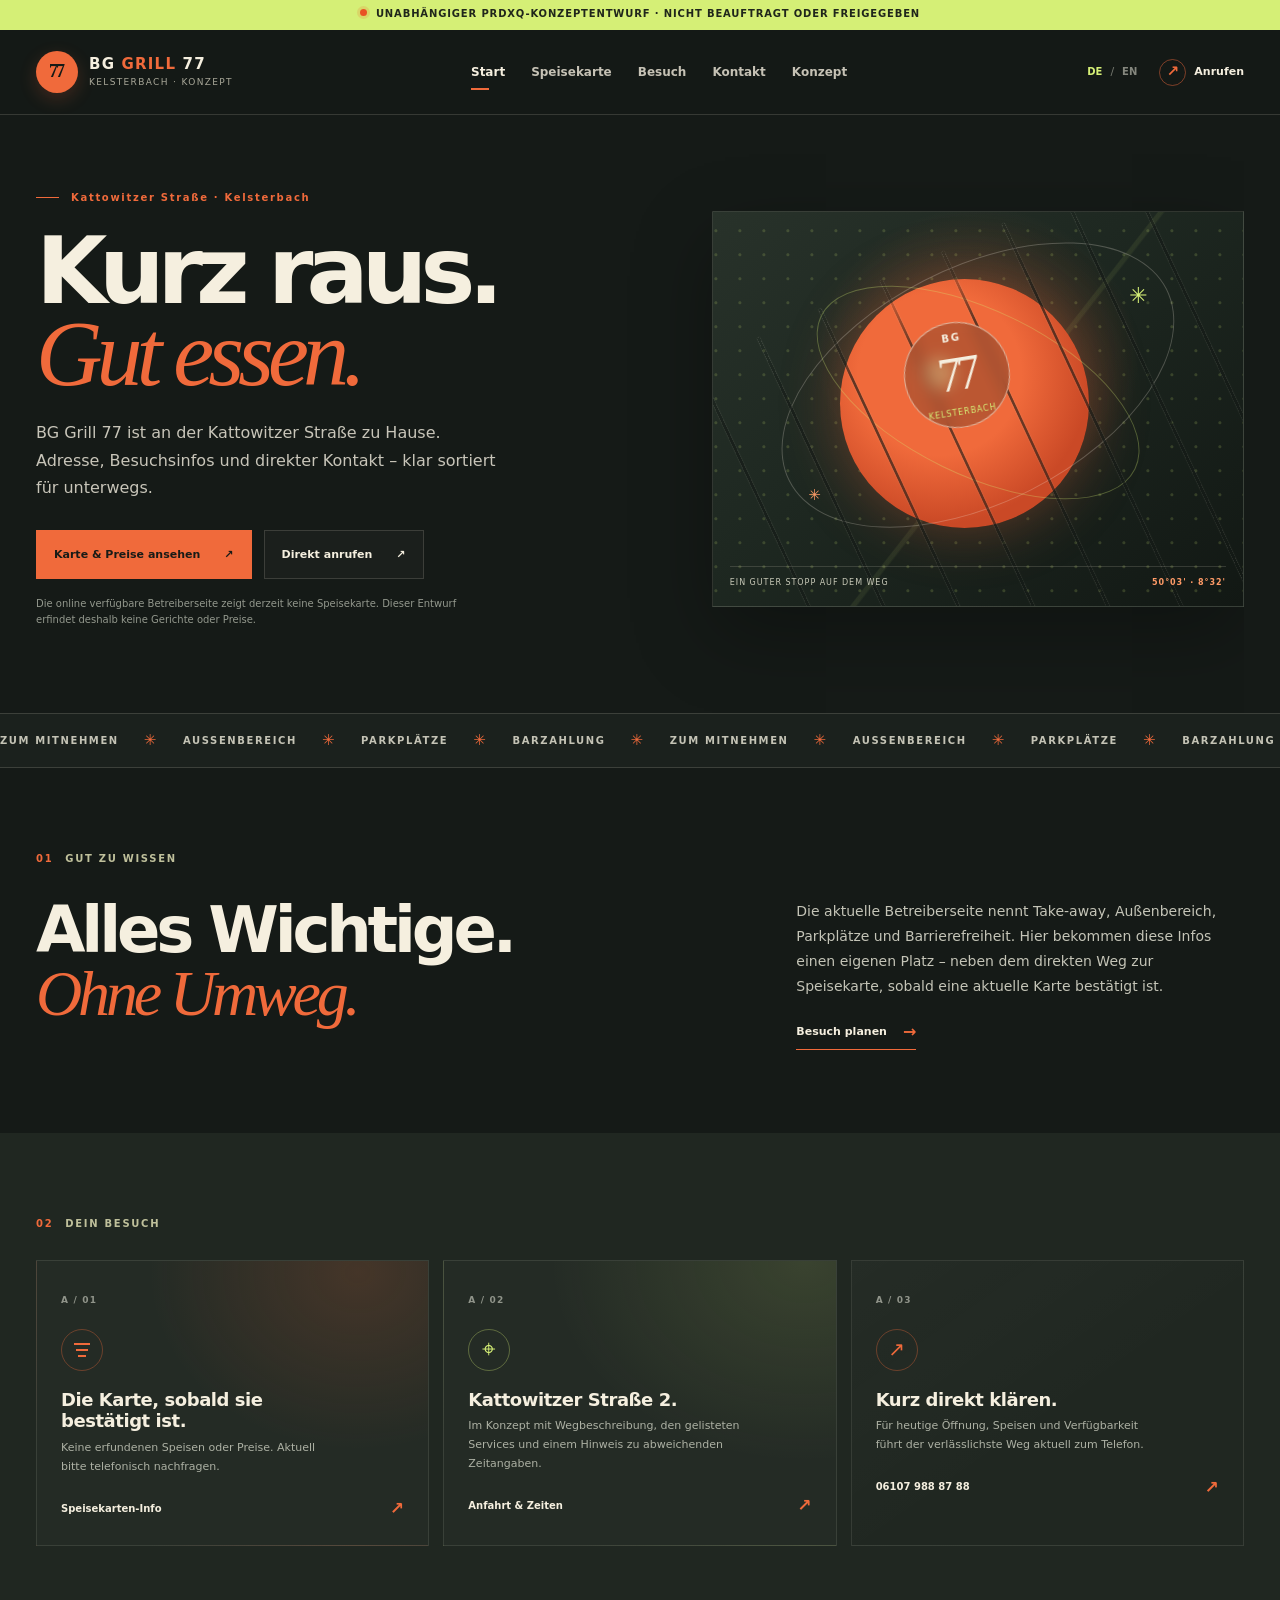
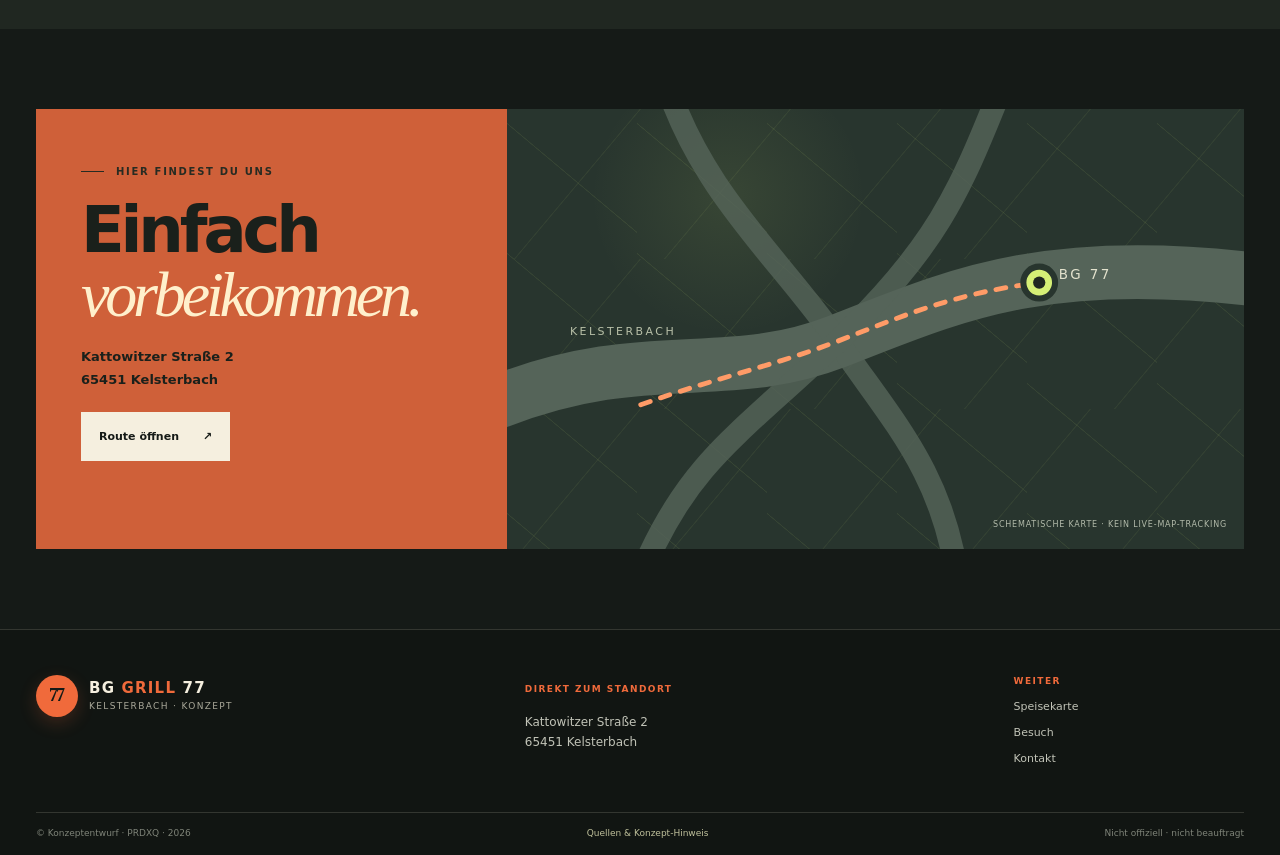
==== index.html @ 3684ed5d "Add BG Grill 77 concept: index.html" ====
<!doctype html>
<html lang="de">
<head>
  <meta charset="utf-8">
  <meta name="viewport" content="width=device-width, initial-scale=1">
  <meta name="robots" content="noindex, nofollow">
  <meta name="description" content="Unabhängiger Website-Konzeptentwurf für BG Grill 77 in Kelsterbach. Kein offizieller Auftritt.">
  <meta name="theme-color" content="#151a17">
  <title>BG Grill 77 — Konzept für Kelsterbach</title>
  <link rel="icon" href="assets/mark.svg" type="image/svg+xml">
  <link rel="stylesheet" href="assets/site.css">
  <script src="assets/site.js" defer></script>
</head>
<body data-title-de="BG Grill 77 — Konzept für Kelsterbach" data-title-en="BG Grill 77 — Kelsterbach concept">
  <div class="concept-ribbon"><span class="ribbon-dot"></span><span data-de="Unabhängiger PRDXQ-Konzeptentwurf · nicht beauftragt oder freigegeben" data-en="Independent PRDXQ concept · not commissioned or approved">Unabhängiger PRDXQ-Konzeptentwurf · nicht beauftragt oder freigegeben</span></div>
  <a class="skip-link" href="#main" data-de="Zum Inhalt springen" data-en="Skip to content">Zum Inhalt springen</a>
  <header class="site-header">
    <div class="header-inner">
      <a class="brand" href="index.html" aria-label="BG Grill 77 — Startseite">
        <span class="brand-mark" aria-hidden="true">77</span>
        <span class="brand-words"><strong>BG <b>GRILL</b> 77</strong><small>Kelsterbach · Konzept</small></span>
      </a>
      <button class="menu-toggle" type="button" aria-expanded="false" aria-controls="primary-nav">
        <span data-de="Menü" data-en="Menu">Menü</span><span class="menu-glyph" aria-hidden="true"><i></i><i></i></span>
      </button>
      <nav id="primary-nav" class="primary-nav" aria-label="Hauptnavigation">
        <a class="active" href="index.html" aria-current="page" data-de="Start" data-en="Home">Start</a>
        <a href="speisekarte.html" data-de="Speisekarte" data-en="Menu">Speisekarte</a>
        <a href="besuch.html" data-de="Besuch" data-en="Visit">Besuch</a>
        <a href="kontakt.html" data-de="Kontakt" data-en="Contact">Kontakt</a>
        <a href="konzept.html" data-de="Konzept" data-en="Concept">Konzept</a>
      </nav>
      <div class="header-actions">
        <div class="language-switch" aria-label="Sprache / Language">
          <button type="button" data-set-lang="de" aria-pressed="true">DE</button><span aria-hidden="true">/</span><button type="button" data-set-lang="en" aria-pressed="false">EN</button>
        </div>
        <a class="header-phone" href="tel:+4961079888788"><span class="phone-symbol" aria-hidden="true">↗</span><span data-de="Anrufen" data-en="Call">Anrufen</span></a>
      </div>
    </div>
  </header>

  <main id="main">
    <section class="hero wrap">
      <div class="hero-copy">
        <p class="eyebrow"><span class="eyebrow-line"></span><span data-de="Kattowitzer Straße · Kelsterbach" data-en="Kattowitzer Straße · Kelsterbach">Kattowitzer Straße · Kelsterbach</span></p>
        <h1 data-de="Kurz raus.<br><em>Gut essen.</em>" data-en="A quick stop.<br><em>Something good.</em>">Kurz raus.<br><em>Gut essen.</em></h1>
        <p class="hero-lede" data-de="BG Grill 77 ist an der Kattowitzer Straße zu Hause. Adresse, Besuchsinfos und direkter Kontakt – klar sortiert für unterwegs." data-en="BG Grill 77 is at Kattowitzer Straße. Find the address, visit details and direct contact—clearly organised for people on the go.">BG Grill 77 ist an der Kattowitzer Straße zu Hause. Adresse, Besuchsinfos und direkter Kontakt – klar sortiert für unterwegs.</p>
        <div class="hero-actions">
          <a class="button button-hot" href="speisekarte.html"><span data-de="Karte & Preise ansehen" data-en="Menu & prices">Karte &amp; Preise ansehen</span><span aria-hidden="true">↗</span></a>
          <a class="button button-quiet" href="tel:+4961079888788"><span data-de="Direkt anrufen" data-en="Call directly">Direkt anrufen</span><span aria-hidden="true">↗</span></a>
        </div>
        <p class="hero-note" data-de="Die online verfügbare Betreiberseite zeigt derzeit keine Speisekarte. Dieser Entwurf erfindet deshalb keine Gerichte oder Preise." data-en="The operator's current online page does not show a menu. This concept therefore does not invent dishes or prices.">Die online verfügbare Betreiberseite zeigt derzeit keine Speisekarte. Dieser Entwurf erfindet deshalb keine Gerichte oder Preise.</p>
      </div>
      <div class="hero-art" aria-label="Abstrakte Illustration aus Grillrost-Linien und warmen Farben" role="img">
        <div class="art-stamp"><span>BG</span><strong>77</strong><small>Kelsterbach</small></div>
        <div class="art-sun"></div>
        <div class="art-ring ring-one"></div><div class="art-ring ring-two"></div>
        <div class="grate"><span></span><span></span><span></span><span></span><span></span><span></span><span></span><span></span></div>
        <div class="art-caption"><span data-de="EIN GUTER STOPP AUF DEM WEG" data-en="A GOOD STOP ALONG THE WAY">EIN GUTER STOPP AUF DEM WEG</span><b>50°03' · 8°32'</b></div>
        <span class="spark spark-a">✳</span><span class="spark spark-b">✳</span>
      </div>
    </section>

    <section class="ticker" aria-label="Angebotene Services">
      <div class="ticker-track"><span data-de="ZUM MITNEHMEN" data-en="TAKEAWAY">ZUM MITNEHMEN</span><b>✳</b><span data-de="AUSSENBEREICH" data-en="OUTDOOR SEATING">AUSSENBEREICH</span><b>✳</b><span data-de="PARKPLÄTZE" data-en="PARKING">PARKPLÄTZE</span><b>✳</b><span data-de="BARZAHLUNG" data-en="CASH PAYMENT">BARZAHLUNG</span><b>✳</b><span data-de="ZUM MITNEHMEN" data-en="TAKEAWAY">ZUM MITNEHMEN</span><b>✳</b><span data-de="AUSSENBEREICH" data-en="OUTDOOR SEATING">AUSSENBEREICH</span><b>✳</b><span data-de="PARKPLÄTZE" data-en="PARKING">PARKPLÄTZE</span><b>✳</b><span data-de="BARZAHLUNG" data-en="CASH PAYMENT">BARZAHLUNG</span><b>✳</b></div>
    </section>

    <section class="intro-section wrap section-pad">
      <div class="section-kicker"><span>01</span><span data-de="GUT ZU WISSEN" data-en="GOOD TO KNOW">GUT ZU WISSEN</span></div>
      <div class="intro-grid">
        <h2 data-de="Alles Wichtige.<br><em>Ohne Umweg.</em>" data-en="The essentials.<br><em>No detours.</em>">Alles Wichtige.<br><em>Ohne Umweg.</em></h2>
        <div class="intro-text"><p data-de="Die aktuelle Betreiberseite nennt Take-away, Außenbereich, Parkplätze und Barrierefreiheit. Hier bekommen diese Infos einen eigenen Platz – neben dem direkten Weg zur Speisekarte, sobald eine aktuelle Karte bestätigt ist." data-en="The current operator page lists takeaway, outdoor seating, parking and accessibility. This concept gives those details a clear place—and a direct path to the menu once a current menu is confirmed.">Die aktuelle Betreiberseite nennt Take-away, Außenbereich, Parkplätze und Barrierefreiheit. Hier bekommen diese Infos einen eigenen Platz – neben dem direkten Weg zur Speisekarte, sobald eine aktuelle Karte bestätigt ist.</p><a class="text-link" href="besuch.html"><span data-de="Besuch planen" data-en="Plan a visit">Besuch planen</span><span aria-hidden="true">→</span></a></div>
      </div>
    </section>

    <section class="path-section">
      <div class="wrap section-pad">
        <div class="section-kicker"><span>02</span><span data-de="DEIN BESUCH" data-en="YOUR VISIT">DEIN BESUCH</span></div>
        <div class="path-grid">
          <article class="path-card path-card-menu"><span class="card-number">A / 01</span><div class="card-icon menu-icon" aria-hidden="true"><i></i><i></i><i></i></div><h3 data-de="Die Karte, sobald sie bestätigt ist." data-en="The menu, once confirmed.">Die Karte, sobald sie bestätigt ist.</h3><p data-de="Keine erfundenen Speisen oder Preise. Aktuell bitte telefonisch nachfragen." data-en="No invented dishes or prices. Please call for current options.">Keine erfundenen Speisen oder Preise. Aktuell bitte telefonisch nachfragen.</p><a href="speisekarte.html" class="arrow-link"><span data-de="Speisekarten-Info" data-en="Menu details">Speisekarten-Info</span><span aria-hidden="true">↗</span></a></article>
          <article class="path-card path-card-visit"><span class="card-number">A / 02</span><div class="card-icon map-icon" aria-hidden="true"><span>⌖</span></div><h3 data-de="Kattowitzer Straße 2." data-en="Kattowitzer Straße 2.">Kattowitzer Straße 2.</h3><p data-de="Im Konzept mit Wegbeschreibung, den gelisteten Services und einem Hinweis zu abweichenden Zeitangaben." data-en="The concept includes directions, listed services and a note about conflicting opening times.">Im Konzept mit Wegbeschreibung, den gelisteten Services und einem Hinweis zu abweichenden Zeitangaben.</p><a href="besuch.html" class="arrow-link"><span data-de="Anfahrt & Zeiten" data-en="Directions & hours">Anfahrt &amp; Zeiten</span><span aria-hidden="true">↗</span></a></article>
          <article class="path-card path-card-call"><span class="card-number">A / 03</span><div class="card-icon call-icon" aria-hidden="true">↗</div><h3 data-de="Kurz direkt klären." data-en="Ask directly.">Kurz direkt klären.</h3><p data-de="Für heutige Öffnung, Speisen und Verfügbarkeit führt der verlässlichste Weg aktuell zum Telefon." data-en="For today's opening, menu and availability, the most reliable path currently is a phone call.">Für heutige Öffnung, Speisen und Verfügbarkeit führt der verlässlichste Weg aktuell zum Telefon.</p><a href="tel:+4961079888788" class="arrow-link"><span>06107 988 87 88</span><span aria-hidden="true">↗</span></a></article>
        </div>
      </div>
    </section>

    <section class="visit-band wrap section-pad">
      <div class="visit-copy"><p class="eyebrow"><span class="eyebrow-line"></span><span data-de="HIER FINDEST DU UNS" data-en="FIND US HERE">HIER FINDEST DU UNS</span></p><h2 data-de="Einfach<br><em>vorbeikommen.</em>" data-en="Easy to<br><em>find us.</em>">Einfach<br><em>vorbeikommen.</em></h2><p data-de="Kattowitzer Straße 2<br>65451 Kelsterbach" data-en="Kattowitzer Straße 2<br>65451 Kelsterbach">Kattowitzer Straße 2<br>65451 Kelsterbach</p><a class="button button-light" href="https://www.openstreetmap.org/search?query=Kattowitzer%20Stra%C3%9Fe%202%2C%2065451%20Kelsterbach" target="_blank" rel="noopener noreferrer"><span data-de="Route öffnen" data-en="Get directions">Route öffnen</span><span aria-hidden="true">↗</span></a></div>
      <div class="visit-map" aria-hidden="true"><div class="map-grid"></div><svg viewBox="0 0 540 360" role="presentation"><path class="road road-wide" d="M-40 240 C82 192 146 226 239 190 S406 118 585 140"/><path class="road road-thin" d="M98 -24 C128 70 193 123 239 190 S326 298 338 390"/><path class="road road-thin" d="M370 -10 C339 67 319 114 239 190 S119 288 82 372"/><path class="route" d="M78 242 C139 220 187 210 239 190 S333 151 404 142"/><circle class="map-pin" cx="404" cy="142" r="13"/><circle class="map-pin-core" cx="404" cy="142" r="5"/><text x="420" y="139">BG 77</text><text x="20" y="185">KELSTERBACH</text></svg><span class="map-label" data-de="SCHEMATISCHE KARTE · KEIN LIVE-MAP-TRACKING" data-en="SCHEMATIC MAP · NO LIVE MAP TRACKING">SCHEMATISCHE KARTE · KEIN LIVE-MAP-TRACKING</span></div>
    </section>
  </main>

  <footer class="site-footer">
    <div class="wrap footer-main"><a class="brand brand-footer" href="index.html"><span class="brand-mark" aria-hidden="true">77</span><span class="brand-words"><strong>BG <b>GRILL</b> 77</strong><small>Kelsterbach · Konzept</small></span></a><div class="footer-address"><span data-de="DIREKT ZUM STANDORT" data-en="VISIT THE LOCATION">DIREKT ZUM STANDORT</span><p>Kattowitzer Straße 2<br>65451 Kelsterbach</p></div><div class="footer-links"><span data-de="WEITER" data-en="EXPLORE">WEITER</span><a href="speisekarte.html" data-de="Speisekarte" data-en="Menu">Speisekarte</a><a href="besuch.html" data-de="Besuch" data-en="Visit">Besuch</a><a href="kontakt.html" data-de="Kontakt" data-en="Contact">Kontakt</a></div></div>
    <div class="wrap footer-bottom"><span>© Konzeptentwurf · PRDXQ · 2026</span><a href="konzept.html" data-de="Quellen & Konzept-Hinweis" data-en="Sources & concept notice">Quellen &amp; Konzept-Hinweis</a><span data-de="Nicht offiziell · nicht beauftragt" data-en="Unofficial · not commissioned">Nicht offiziell · nicht beauftragt</span></div>
  </footer>
</body>
</html>
---- assets/site.css ----
:root{color-scheme:dark;--ink:#151a17;--ink-2:#1d241f;--ink-3:#28312b;--paper:#f5efdf;--muted:#aaa99a;--muted-dark:#69695f;--orange:#f06a3b;--orange-soft:#ff9b67;--lime:#d5ef76;--line:rgba(245,239,223,.15);--max:1240px;font-family:Inter,ui-sans-serif,system-ui,-apple-system,BlinkMacSystemFont,"Segoe UI",sans-serif;font-optical-sizing:auto}*{box-sizing:border-box}html{scroll-behavior:smooth}body{margin:0;background:var(--ink);color:var(--paper);font-size:16px;line-height:1.55}a{color:inherit;text-decoration:none}button{font:inherit}.wrap{width:min(var(--max),calc(100% - 72px));margin-inline:auto}.concept-ribbon{min-height:30px;padding:6px 20px;background:var(--lime);color:#20261b;text-align:center;font-size:10px;font-weight:800;letter-spacing:.085em;text-transform:uppercase}.ribbon-dot{display:inline-block;width:7px;height:7px;margin:0 9px 1px 0;border-radius:100%;background:#e95124;box-shadow:0 0 0 3px rgba(233,81,36,.16)}.skip-link{position:absolute;top:-60px;left:12px;z-index:50;padding:12px 16px;background:var(--paper);color:var(--ink)}.skip-link:focus{top:8px}.site-header{position:sticky;top:0;z-index:20;background:rgba(21,26,23,.88);border-bottom:1px solid var(--line);backdrop-filter:blur(18px);-webkit-backdrop-filter:blur(18px)}.header-inner{width:min(var(--max),calc(100% - 72px));min-height:84px;margin:auto;display:flex;align-items:center;justify-content:space-between;gap:28px}.brand{display:inline-flex;align-items:center;gap:11px;flex-shrink:0}.brand-mark{display:grid;place-items:center;width:42px;height:42px;border-radius:50%;background:var(--orange);color:var(--ink);font-family:Georgia,serif;font-weight:900;font-size:18px;letter-spacing:-.11em;padding-right:2px;box-shadow:0 6px 18px rgba(240,106,59,.2)}.brand-words{display:flex;flex-direction:column;line-height:1}.brand-words strong{font-size:15px;letter-spacing:.08em;font-weight:600}.brand-words strong b{color:var(--orange);font-weight:850}.brand-words small{margin-top:6px;color:var(--muted);font-size:9px;letter-spacing:.15em;text-transform:uppercase}.primary-nav{display:flex;align-items:center;gap:26px}.primary-nav a{position:relative;color:#c6c2b5;font-size:12px;font-weight:600;transition:color .2s ease}.primary-nav a:hover,.primary-nav a:focus-visible,.primary-nav a.active{color:var(--paper)}.primary-nav a.active:after{position:absolute;bottom:-9px;left:0;width:18px;height:2px;background:var(--orange);content:""}.header-actions{display:flex;align-items:center;gap:20px}.language-switch{display:flex;align-items:center;gap:6px;color:#767a70;font-size:11px}.language-switch button{padding:4px 2px;border:0;background:transparent;color:#85877e;font-size:10px;font-weight:800;cursor:pointer}.language-switch button[aria-pressed=true]{color:var(--lime)}.header-phone{display:flex;align-items:center;gap:8px;font-size:11px;font-weight:800}.phone-symbol{display:grid;place-items:center;width:27px;height:27px;border:1px solid rgba(240,106,59,.48);border-radius:50%;color:var(--orange);font-size:15px}.menu-toggle{display:none}.hero{min-height:565px;padding-block:65px 75px;display:grid;grid-template-columns:1fr .9fr;align-items:center;gap:7%;overflow:hidden}.eyebrow,.section-kicker{display:flex;align-items:center;gap:12px;color:var(--orange);font-size:10px;font-weight:850;letter-spacing:.17em}.eyebrow-line{width:23px;height:1px;background:currentColor}.hero h1,.page-hero h1{margin:24px 0 23px;font-size:clamp(60px,7.2vw,102px);font-weight:760;line-height:.9;letter-spacing:-.075em}.hero h1 em,.page-hero h1 em,.intro-grid h2 em,.visit-copy h2 em,.address-card h2 em,.next-step h2 em,.contact-address h2 em,.contact-hours h2 em{color:var(--orange);font-family:Georgia,"Times New Roman",serif;font-weight:500;letter-spacing:-.065em}.hero-lede{max-width:470px;color:#c8c5b9;font-size:16px;line-height:1.7}.hero-actions{display:flex;flex-wrap:wrap;gap:12px;margin-top:29px}.button{display:inline-flex;min-height:49px;align-items:center;justify-content:space-between;gap:24px;padding:0 17px;border:1px solid transparent;font-size:11px;font-weight:800;transition:transform .2s ease,background .2s ease,border-color .2s ease}.button:hover{transform:translateY(-2px)}.button-hot{background:var(--orange);color:#181b17}.button-hot:hover{background:var(--orange-soft)}.button-quiet{border-color:var(--line);background:rgba(255,255,255,.025)}.button-quiet:hover{border-color:rgba(245,239,223,.4)}.button-light{background:var(--paper);color:var(--ink)}.button-light:hover{background:var(--lime)}.hero-note{max-width:450px;margin-top:17px;color:#93988d;font-size:10px;line-height:1.6}.hero-art{position:relative;min-height:396px;overflow:hidden;border:1px solid rgba(245,239,223,.13);background:radial-gradient(ellipse at 50% 37%,rgba(240,106,59,.28),transparent 43%),linear-gradient(140deg,#28322a 0%,#1e2821 42%,#121814 100%);box-shadow:0 28px 75px rgba(0,0,0,.28)}.hero-art:before{position:absolute;inset:0;background:linear-gradient(128deg,transparent 0 53%,rgba(213,239,118,.08) 53.2% 53.7%,transparent 54%),radial-gradient(circle at 12% 78%,rgba(213,239,118,.17) 0 1px,transparent 2px);background-size:auto,24px 24px;content:""}.art-sun{position:absolute;top:17%;left:24%;width:47%;aspect-ratio:1;border-radius:50%;background:radial-gradient(circle at 40% 38%,#ffad71 0 7%,#f06a3b 8% 38%,#ca4926 70%);box-shadow:0 0 58px rgba(240,106,59,.35)}.art-ring{position:absolute;left:10%;width:80%;height:60%;border:1px solid rgba(245,239,223,.24);border-radius:50%;transform:rotate(-27deg)}.ring-one{top:14%}.ring-two{top:25%;left:17%;width:66%;height:42%;border-color:rgba(213,239,118,.3);transform:rotate(26deg)}.grate{position:absolute;inset:0;display:grid;grid-template-columns:repeat(8,1fr);gap:20px;padding:14% 12%;transform:rotate(-25deg) scale(1.28);opacity:.72}.grate span{width:2px;height:140%;margin:auto;background:linear-gradient(transparent,rgba(21,26,23,.9) 17%,rgba(21,26,23,.75) 80%,transparent);box-shadow:0 0 1px rgba(245,239,223,.38)}.art-stamp{position:absolute;z-index:2;top:28%;left:36%;display:flex;width:106px;height:106px;align-items:center;justify-content:center;flex-direction:column;border:1px solid rgba(245,239,223,.62);border-radius:50%;background:rgba(21,26,23,.24);backdrop-filter:blur(8px);transform:rotate(-9deg)}.art-stamp span{font-size:10px;font-weight:900;letter-spacing:.18em}.art-stamp strong{margin-top:-9px;color:var(--paper);font-family:Georgia,serif;font-size:48px;font-weight:500;letter-spacing:-.11em}.art-stamp small{margin-top:-4px;color:var(--lime);font-size:8px;letter-spacing:.12em;text-transform:uppercase}.art-caption{position:absolute;right:17px;bottom:17px;left:17px;display:flex;justify-content:space-between;gap:12px;padding-top:10px;border-top:1px solid var(--line);color:#c8c9b8;font-size:8px;letter-spacing:.12em}.art-caption b{color:var(--orange-soft);font-weight:650}.spark{position:absolute;z-index:3;color:var(--lime);font-size:22px}.spark-a{top:17%;right:18%}.spark-b{bottom:25%;left:18%;color:var(--orange-soft);font-size:15px}.ticker{overflow:hidden;border-block:1px solid var(--line);background:#1b211d}.ticker-track{display:flex;width:max-content;align-items:center;gap:25px;padding:15px 0;animation:marquee 28s linear infinite;color:#c4c3b5;font-size:10px;font-weight:800;letter-spacing:.16em}.ticker-track b{color:var(--orange);font-size:15px}@keyframes marquee{to{transform:translateX(-50%)}}.section-pad{padding-block:83px}.section-kicker{color:#bfc09b}.section-kicker span:first-child{color:var(--orange);font-variant-numeric:tabular-nums}.intro-grid{display:grid;grid-template-columns:1fr .7fr;gap:10%;margin-top:32px}.intro-grid h2,.visit-copy h2,.next-step h2,.contact-hours h2{margin:0;font-size:clamp(40px,5vw,65px);line-height:.99;letter-spacing:-.065em}.intro-text{align-self:end;max-width:470px}.intro-text p,.next-step p{margin:0 0 19px;color:#c4c4b7;font-size:14px;line-height:1.8}.text-link{display:inline-flex;align-items:center;gap:16px;padding-bottom:5px;border-bottom:1px solid var(--orange);color:var(--paper);font-size:11px;font-weight:800}.text-link span:last-child{color:var(--orange);font-size:16px}.path-section{background:#202721}.path-grid{display:grid;grid-template-columns:repeat(3,1fr);gap:14px;margin-top:28px}.path-card{position:relative;min-height:286px;padding:25px 24px 23px;border:1px solid rgba(245,239,223,.1);background:linear-gradient(145deg,rgba(255,255,255,.025),transparent 56%);transition:border-color .25s ease,transform .25s ease}.path-card:hover{transform:translateY(-4px);border-color:rgba(240,106,59,.48)}.path-card-menu{background:radial-gradient(ellipse at 82% 4%,rgba(240,106,59,.16),transparent 46%),rgba(255,255,255,.018)}.path-card-visit{background:radial-gradient(ellipse at 92% 0%,rgba(213,239,118,.12),transparent 50%),rgba(255,255,255,.018)}.card-number{color:#90948a;font-size:9px;font-weight:800;letter-spacing:.13em}.card-icon{display:grid;width:42px;height:42px;place-items:center;margin-top:18px;border:1px solid rgba(240,106,59,.35);border-radius:50%;color:var(--orange);font-size:24px}.menu-icon{align-content:center;gap:4px}.menu-icon i{width:16px;height:2px;background:var(--orange)}.menu-icon i:nth-child(2){width:12px}.menu-icon i:nth-child(3){width:8px}.map-icon{color:var(--lime);border-color:rgba(213,239,118,.32)}.call-icon{font-size:20px}.path-card h3{max-width:235px;margin:18px 0 7px;font-size:18px;line-height:1.2;letter-spacing:-.025em}.path-card p{max-width:280px;margin:0;color:#adb1a4;font-size:11px;line-height:1.7}.arrow-link{display:flex;align-items:center;justify-content:space-between;gap:8px;margin-top:19px;color:var(--paper);font-size:10px;font-weight:800}.arrow-link span:last-child{color:var(--orange);font-size:17px}.visit-band{display:grid;grid-template-columns:.78fr 1.22fr;min-height:440px;margin-block:80px;padding:0;background:#cf6039;color:#1a201b}.visit-copy{padding:45px}.visit-copy .eyebrow{color:#272b22}.visit-copy h2{margin:20px 0}.visit-copy h2 em{color:#fff0cc}.visit-copy>p:not(.eyebrow){margin:0 0 20px;font-size:13px;font-weight:650;line-height:1.75}.visit-map{position:relative;min-height:440px;overflow:hidden;background:#28352e}.map-grid{position:absolute;inset:0;background:linear-gradient(40deg,transparent 48%,rgba(213,239,118,.08) 48.2% 48.5%,transparent 48.7%),linear-gradient(130deg,transparent 48%,rgba(213,239,118,.06) 48.2% 48.5%,transparent 48.7%),radial-gradient(circle at 30% 20%,rgba(213,239,118,.09),transparent 22%);background-size:130px 130px,150px 150px,auto}.visit-map svg{position:absolute;inset:0;width:100%;height:100%}.road{fill:none;stroke:#556459;stroke-linecap:round}.road-wide{stroke-width:44}.road-thin{stroke-width:19;opacity:.8}.route{fill:none;stroke:var(--orange-soft);stroke-width:4;stroke-linecap:round;stroke-dasharray:8 9}.map-pin{fill:var(--lime);stroke:#28352e;stroke-width:5}.map-pin-core{fill:#202721}.visit-map text{fill:#e3e2cd;font-size:11px;font-family:system-ui,sans-serif;letter-spacing:2px}.visit-map text:nth-of-type(2){fill:#b8c0a8;font-size:9px}.map-label{position:absolute;right:17px;bottom:17px;color:#b2baaa;font-size:8px;letter-spacing:.1em}.site-footer{border-top:1px solid var(--line);background:#111512}.footer-main{display:grid;grid-template-columns:1fr 1fr .5fr;gap:28px;padding-block:45px}.brand-footer{align-self:start}.footer-address>span,.footer-links>span{color:var(--orange);font-size:9px;font-weight:800;letter-spacing:.16em}.footer-address p{color:#c1c3b7;font-size:12px;line-height:1.7}.footer-links{display:flex;align-items:flex-start;flex-direction:column;gap:9px}.footer-links a{color:#c1c3b7;font-size:11px}.footer-bottom{display:flex;justify-content:space-between;gap:16px;padding-block:14px;border-top:1px solid var(--line);color:#7f8479;font-size:9px}.footer-bottom a{color:#bfc09b}.page-hero{padding-block:88px 56px}.page-hero-grid{display:grid;grid-template-columns:1fr .62fr;align-items:end;gap:10%;margin-top:24px}.page-hero h1{margin:0;font-size:clamp(55px,7vw,88px)}.page-hero-grid>p{margin:0 0 7px;color:#c4c4b7;font-size:14px;line-height:1.8}.menu-notice{display:grid;grid-template-columns:170px 1fr;gap:45px;align-items:center;padding:44px;border:1px solid rgba(240,106,59,.34);background:radial-gradient(ellipse at 9% 48%,rgba(240,106,59,.18),transparent 44%),linear-gradient(115deg,#212a23,#1a211d)}.menu-notice-mark{display:grid;width:140px;height:140px;place-items:center;border:1px solid rgba(213,239,118,.42);border-radius:50%;color:var(--lime);font-family:Georgia,serif;font-size:76px;letter-spacing:-.13em;padding-right:8px;transform:rotate(-9deg)}.menu-notice-content h2{margin:16px 0;font-size:clamp(38px,5vw,56px);line-height:.98;letter-spacing:-.06em}.menu-notice-content h2 br+*{color:var(--orange)}.menu-notice-content p:not(.eyebrow){max-width:690px;color:#c1c4b7;font-size:13px;line-height:1.8}.menu-notice-content .button{margin-top:10px}.menu-process .section-kicker{margin-bottom:27px}.process-grid{display:grid;grid-template-columns:repeat(3,1fr);gap:35px}.process-grid article{padding-top:17px;border-top:1px solid var(--line)}.process-grid article>b{color:var(--orange);font-size:10px;letter-spacing:.12em}.process-grid h3{margin:16px 0 8px;font-size:19px;letter-spacing:-.035em}.process-grid p{max-width:330px;margin:0;color:#aaada0;font-size:12px;line-height:1.75}.service-strip{background:#262f28}.service-strip-inner{display:grid;grid-template-columns:1.3fr .7fr;align-items:center;gap:9%;padding-block:45px}.service-strip h2{max-width:650px;margin:16px 0 0;font-size:clamp(28px,3.4vw,44px);line-height:1.08;letter-spacing:-.05em}.service-strip-inner>p{margin:15px 0 0;color:#b9bdb0;font-size:12px;line-height:1.8}.next-step{display:flex;align-items:center;justify-content:space-between;gap:35px}.next-step h2{margin:17px 0}.next-step p{max-width:440px}.next-step .button{flex-shrink:0}.visit-detail{display:grid;grid-template-columns:.82fr 1.18fr;gap:17px;padding-bottom:60px}.address-card,.hours-card{position:relative;padding:34px;border:1px solid var(--line);background:var(--ink-2)}.address-card{min-height:340px;overflow:hidden;background:radial-gradient(ellipse at 100% 0,rgba(240,106,59,.2),transparent 46%),#202721}.address-card h2{position:relative;z-index:1;margin:25px 0 11px;font-size:48px;line-height:.98;letter-spacing:-.06em}.address-card>p:not(.eyebrow){position:relative;z-index:1;color:#d2d2c7;font-size:13px;line-height:1.7}.address-card .button{position:relative;z-index:1;margin-top:12px}.address-card small{display:block;margin-top:10px;color:#8f9488;font-size:9px}.address-pin{position:absolute;right:29px;bottom:46px;color:rgba(213,239,118,.19);font-size:116px;line-height:1}.hours-card{padding:34px 38px}.hours-heading{display:flex;align-items:center;justify-content:space-between;gap:16px}.hours-badge{padding:6px 9px;border:1px solid rgba(213,239,118,.4);color:var(--lime);font-size:8px;font-weight:800;letter-spacing:.1em}.hours-table{width:100%;margin:23px 0;border-collapse:collapse}.hours-table tr{border-bottom:1px solid var(--line)}.hours-table th,.hours-table td{padding:13px 0;text-align:left;font-size:12px}.hours-table th{color:#b9bdaf;font-weight:600}.hours-table td{color:var(--paper);text-align:right;font-variant-numeric:tabular-nums}.conflict-note{display:flex;gap:12px;margin:18px 0 18px;padding:13px 15px;background:rgba(240,106,59,.08)}.conflict-note>span{display:grid;width:19px;height:19px;flex-shrink:0;place-items:center;border-radius:50%;background:var(--orange);color:#151a17;font-size:12px;font-weight:900}.conflict-note p{margin:0;color:#c5bdb1;font-size:10px;line-height:1.7}.amenities-section{background:#202721}.amenities-section .section-kicker{margin-bottom:25px}.amenities-grid{display:grid;grid-template-columns:repeat(5,1fr);gap:12px}.amenities-grid article{min-height:180px;padding:19px;border:1px solid rgba(245,239,223,.1)}.amenity-symbol{color:var(--orange);font-family:Georgia,serif;font-size:22px}.amenities-grid h3{margin:18px 0 4px;font-size:14px}.amenities-grid p{margin:0;color:#aeb2a5;font-size:10px;line-height:1.6}.callout{display:flex;align-items:center;justify-content:space-between;gap:24px;margin-block:62px;padding:30px 36px;border:1px solid rgba(213,239,118,.2);background:linear-gradient(120deg,rgba(213,239,118,.06),transparent)}.callout h2{margin:11px 0 5px;font-size:32px;letter-spacing:-.05em}.callout>div>p:last-child{margin:0;color:#afb4a7;font-size:11px}.callout>.button{flex-shrink:0}.contact-grid{display:grid;grid-template-columns:1fr 1fr;gap:14px;padding-bottom:70px}.contact-card{position:relative;min-height:310px;padding:31px;overflow:hidden;border:1px solid rgba(245,239,223,.12);transition:transform .2s ease,border-color .2s ease}.contact-card:hover{transform:translateY(-4px);border-color:rgba(240,106,59,.6)}.contact-primary{background:radial-gradient(ellipse at 90% 8%,rgba(240,106,59,.32),transparent 45%),#252d26}.contact-secondary{background:radial-gradient(ellipse at 90% 8%,rgba(213,239,118,.18),transparent 45%),#1c231e}.contact-index{color:#bdc0ad;font-size:9px;font-weight:800;letter-spacing:.15em}.contact-arrow{position:absolute;top:28px;right:31px;color:var(--orange);font-size:25px}.contact-card h2{margin:69px 0 0;font-size:42px;line-height:1;letter-spacing:-.06em}.contact-card p{margin:9px 0 16px;color:#d0d0c4;font-size:14px}.contact-card .email-wrap{font-size:clamp(12px,1.5vw,15px);overflow-wrap:anywhere}.contact-action{color:var(--orange-soft);font-size:10px;font-weight:800}.contact-address{padding-top:0}.contact-address .section-kicker{margin-bottom:26px}.contact-address-grid{display:grid;grid-template-columns:1fr .7fr;align-items:end;gap:10%}.contact-address h2{margin:0;font-size:clamp(42px,5vw,60px);line-height:.97;letter-spacing:-.06em}.contact-address-grid>div{padding-bottom:4px}.contact-address-grid p{margin:0 0 18px;color:#c9cabe;font-size:13px;line-height:1.8}.contact-hours{background:#cf6039;color:#181d18}.contact-hours-inner{padding-block:58px}.contact-hours .eyebrow{color:#252b22}.contact-hours h2{margin:16px 0 12px}.contact-hours h2 em{color:#fff1cf}.contact-hours-inner>p:not(.eyebrow){max-width:500px;color:#332e24;font-size:12px;line-height:1.8}.contact-hours .button{margin-top:8px}.concept-content{display:grid;grid-template-columns:1fr 1fr;gap:14px;padding-bottom:70px}.concept-note{display:flex;gap:18px;min-height:250px;padding:25px;border:1px solid var(--line);background:#202721}.note-icon{display:grid;width:32px;height:32px;flex-shrink:0;place-items:center;border:1px solid rgba(213,239,118,.5);border-radius:50%;color:var(--lime);font-family:Georgia,serif;font-size:16px}.concept-note h2{margin:2px 0 10px;font-size:18px;letter-spacing:-.03em}.concept-note p{margin:0;color:#b8bdaf;font-size:12px;line-height:1.8}.sources-section{background:#202721}.sources-section .section-kicker{margin-bottom:26px}.source-list{border-top:1px solid var(--line)}.source-list>a{display:grid;grid-template-columns:42px 1fr 22px;align-items:center;gap:17px;padding:17px 3px;border-bottom:1px solid var(--line);transition:padding .2s ease}.source-list>a:hover{padding-inline:10px}.source-number{color:var(--orange);font-size:10px;font-weight:900}.source-list strong,.source-list small{display:block}.source-list strong{font-size:12px}.source-list small{margin-top:5px;color:#aab0a2;font-size:10px;line-height:1.6}.source-arrow{color:var(--orange);font-size:17px}.source-caveat{margin-top:17px;color:#959b8d;font-size:10px;line-height:1.7}
:focus-visible{outline:3px solid var(--lime);outline-offset:4px}::selection{background:var(--lime);color:#182018} .menu-toggle:focus-visible,.language-switch button:focus-visible{outline-offset:3px}
@media(max-width:960px){.header-inner,.wrap{width:min(var(--max),calc(100% - 46px))}.primary-nav{gap:17px}.primary-nav a{font-size:11px}.header-actions{gap:12px}.hero{gap:5%;min-height:515px}.hero-art{min-height:340px}.hero h1{font-size:clamp(58px,8vw,82px)}.visit-band{grid-template-columns:.85fr 1.15fr}.visit-copy{padding:34px}.visit-map{min-height:390px}.amenities-grid{grid-template-columns:repeat(3,1fr)}}
@media(max-width:700px){.wrap,.header-inner{width:calc(100% - 36px)}.concept-ribbon{padding:7px 12px;font-size:8px;line-height:1.35;letter-spacing:.055em}.ribbon-dot{width:6px;height:6px;margin-right:5px}.header-inner{min-height:70px;gap:10px}.brand-mark{width:37px;height:37px;font-size:16px}.brand{gap:8px}.brand-words strong{font-size:13px}.brand-words small{font-size:8px}.menu-toggle{display:flex;align-items:center;gap:8px;margin-left:auto;padding:8px 0;border:0;background:transparent;color:var(--paper);font-size:10px;font-weight:800}.menu-glyph{display:grid;gap:4px}.menu-glyph i{width:16px;height:1px;background:var(--orange);transition:transform .2s ease}.menu-toggle[aria-expanded=true] .menu-glyph i:first-child{transform:translateY(2.5px) rotate(45deg)}.menu-toggle[aria-expanded=true] .menu-glyph i:last-child{transform:translateY(-2.5px) rotate(-45deg)}.primary-nav{position:absolute;top:69px;right:0;left:0;display:none;align-items:stretch;flex-direction:column;gap:0;padding:8px 18px 15px;border-bottom:1px solid var(--line);background:rgba(21,26,23,.97);backdrop-filter:blur(18px)}.primary-nav.open{display:flex}.primary-nav a{padding:14px 4px;border-bottom:1px solid rgba(245,239,223,.08);font-size:12px}.primary-nav a.active:after{bottom:12px;left:auto;right:4px;width:6px;height:6px;border-radius:50%}.header-actions{gap:10px;margin-left:0}.language-switch{gap:3px}.language-switch button{font-size:9px}.header-phone{gap:0;font-size:0}.phone-symbol{width:26px;height:26px;font-size:14px}.hero{grid-template-columns:1fr;gap:28px;padding-block:48px 47px}.hero h1{margin:20px 0;font-size:clamp(57px,15vw,82px)}.hero-lede{max-width:520px;font-size:14px}.hero-actions{margin-top:22px}.button{min-height:46px;padding-inline:13px;font-size:10px}.hero-note{font-size:9px}.hero-art{min-height:300px}.art-sun{top:13%;left:28%;width:42%}.art-stamp{top:24%;left:38%;width:94px;height:94px}.art-stamp strong{font-size:41px}.section-pad{padding-block:58px}.ticker-track{gap:17px;padding-block:12px;font-size:9px}.intro-grid{grid-template-columns:1fr;gap:21px;margin-top:23px}.intro-grid h2,.visit-copy h2,.next-step h2,.contact-hours h2{font-size:46px}.intro-text p{font-size:12px}.path-grid{grid-template-columns:1fr;gap:10px;margin-top:21px}.path-card{min-height:240px;padding:21px}.path-card h3{font-size:18px}.path-card p{font-size:11px}.visit-band{grid-template-columns:1fr;margin-block:39px}.visit-copy{padding:30px 24px}.visit-copy h2{margin:17px 0}.visit-map{min-height:275px}.footer-main{grid-template-columns:1fr 1fr;gap:25px;padding-block:33px}.footer-main .brand{grid-column:1/-1}.footer-address p{font-size:11px}.footer-bottom{align-items:flex-start;flex-direction:column;gap:7px;padding-block:12px;font-size:8px}.page-hero{padding-block:58px 34px}.page-hero-grid{grid-template-columns:1fr;gap:20px;margin-top:23px}.page-hero h1{font-size:clamp(48px,13vw,70px)}.page-hero-grid>p{max-width:520px;font-size:12px}.menu-notice{grid-template-columns:1fr;gap:24px;padding:24px}.menu-notice-mark{width:75px;height:75px;font-size:40px}.menu-notice-content h2{font-size:42px}.menu-notice-content p:not(.eyebrow){font-size:12px}.process-grid{grid-template-columns:1fr;gap:20px}.process-grid p{max-width:500px}.service-strip-inner{grid-template-columns:1fr;gap:14px;padding-block:34px}.service-strip h2{font-size:32px}.service-strip-inner>p{margin-top:0}.next-step{align-items:flex-start;flex-direction:column;gap:22px}.visit-detail{grid-template-columns:1fr;gap:10px;padding-bottom:38px}.address-card{min-height:300px;padding:26px}.address-card h2{font-size:43px}.hours-card{padding:26px 24px}.hours-table th,.hours-table td{font-size:11px}.amenities-grid{grid-template-columns:1fr 1fr;gap:9px}.amenities-grid article{min-height:154px;padding:16px}.callout{align-items:flex-start;flex-direction:column;margin-block:38px;padding:24px}.callout h2{font-size:28px}.contact-grid{grid-template-columns:1fr;gap:10px;padding-bottom:48px}.contact-card{min-height:235px;padding:24px}.contact-card h2{margin-top:42px;font-size:36px}.contact-card p{font-size:13px}.contact-card .email-wrap{font-size:13px}.contact-address-grid{grid-template-columns:1fr;gap:19px}.contact-address{padding-bottom:45px}.contact-address h2{font-size:44px}.contact-hours-inner{padding-block:44px}.contact-hours h2{font-size:43px}.concept-content{grid-template-columns:1fr;gap:10px;padding-bottom:44px}.concept-note{min-height:auto;padding:22px}.source-list>a{grid-template-columns:28px 1fr 18px;gap:12px;padding-block:15px}.source-list strong{font-size:11px}.source-list small{font-size:9px}}
@media(max-width:380px){.wrap,.header-inner{width:calc(100% - 28px)}.header-inner{gap:7px}.brand{gap:6px}.brand-mark{width:33px;height:33px;font-size:14px}.brand-words strong{font-size:11px}.brand-words small{font-size:7px}.header-actions{gap:5px}.language-switch button{font-size:8px}.hero-actions{gap:8px}.button{gap:13px;padding-inline:11px}.hero-art{min-height:260px}.amenities-grid{grid-template-columns:1fr 1fr}.hours-heading{align-items:flex-start;flex-direction:column}.hours-card{padding:23px 18px}}
@media(prefers-reduced-motion:reduce){*,*::before,*::after{scroll-behavior:auto!important;animation-duration:.01ms!important;animation-iteration-count:1!important;transition-duration:.01ms!important}}
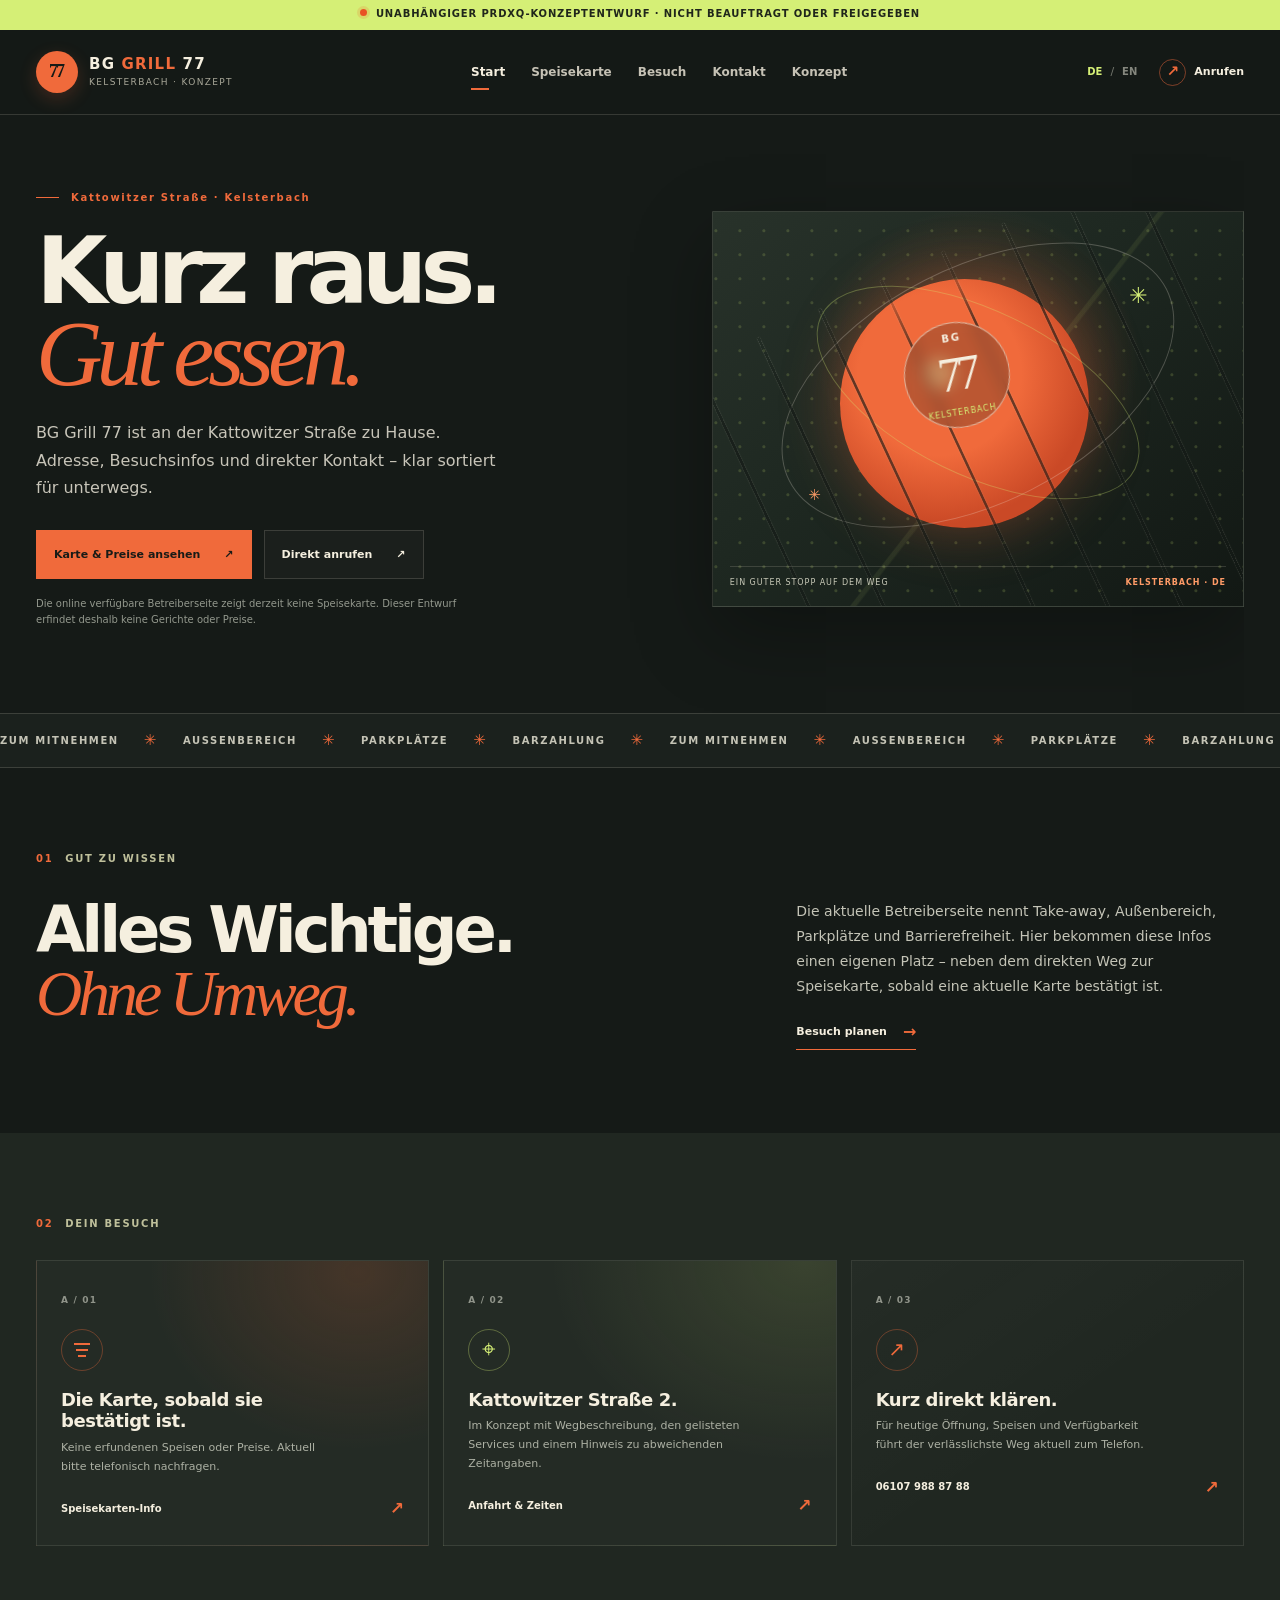
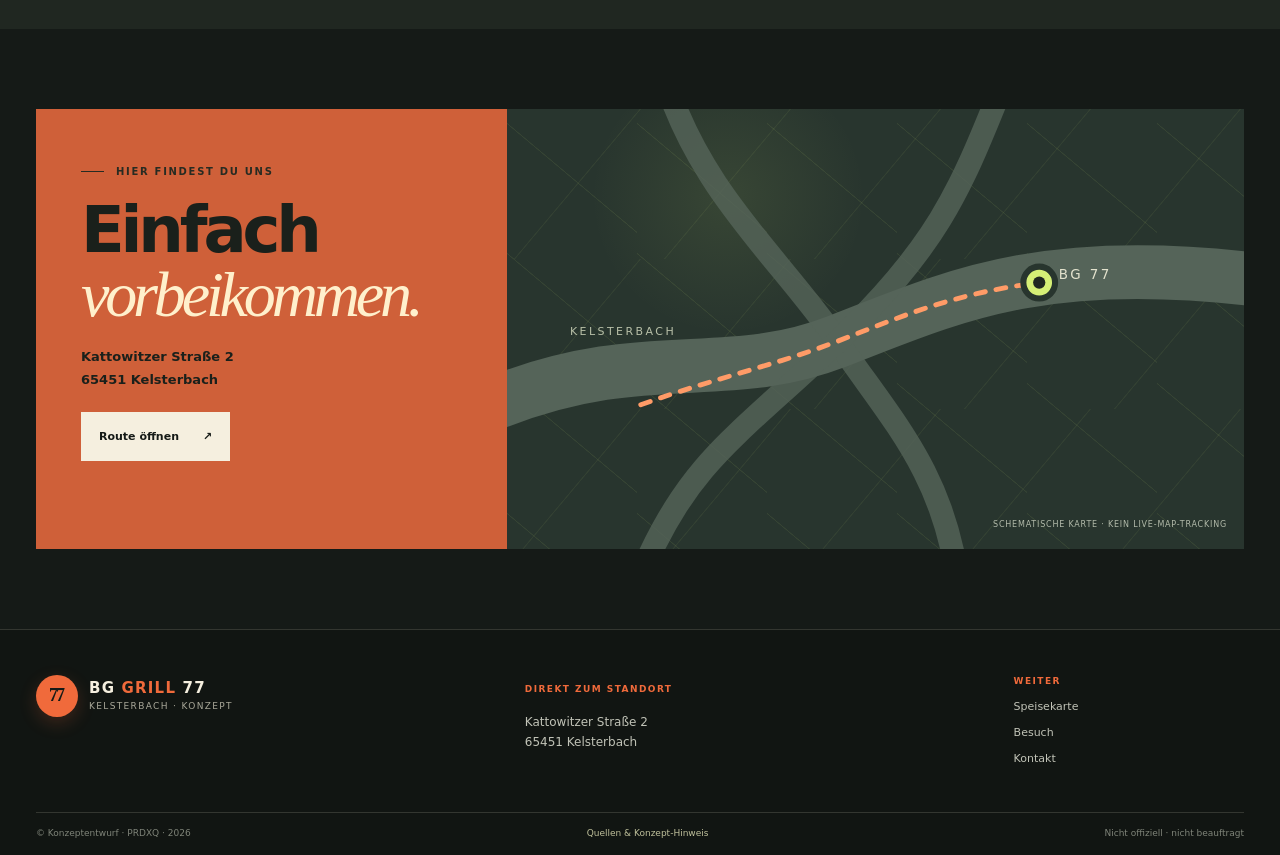
==== commit e19ed3a8: "Use verified location wording in hero artwork" ====
--- a/index.html
+++ b/index.html
@@ -56,7 +56,7 @@
         <div class="art-sun"></div>
         <div class="art-ring ring-one"></div><div class="art-ring ring-two"></div>
         <div class="grate"><span></span><span></span><span></span><span></span><span></span><span></span><span></span><span></span></div>
-        <div class="art-caption"><span data-de="EIN GUTER STOPP AUF DEM WEG" data-en="A GOOD STOP ALONG THE WAY">EIN GUTER STOPP AUF DEM WEG</span><b>50°03' · 8°32'</b></div>
+        <div class="art-caption"><span data-de="EIN GUTER STOPP AUF DEM WEG" data-en="A GOOD STOP ALONG THE WAY">EIN GUTER STOPP AUF DEM WEG</span><b>KELSTERBACH · DE</b></div>
         <span class="spark spark-a">✳</span><span class="spark spark-b">✳</span>
       </div>
     </section>
